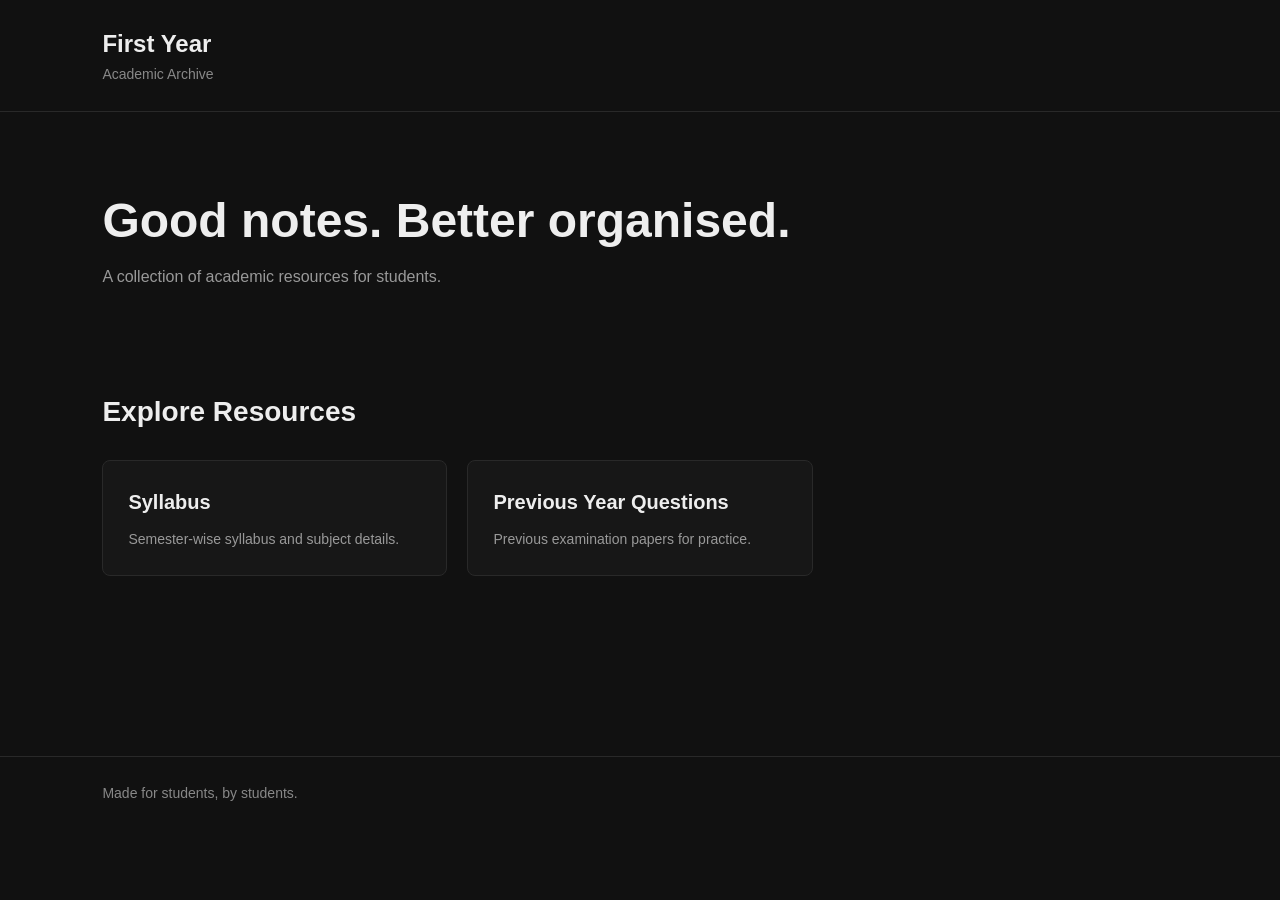
==== index.html @ ff1926cb "feat: build initial SATI academic archive" ====
<!DOCTYPE html>
<html lang="en">

<head>
    <meta charset="UTF-8">
    <meta name="viewport" content="width=device-width, initial-scale=1.0">
    <title>First Year | SATI Archive</title>
    <link rel="stylesheet" href="style.css">
</head>

<body>

    <header>
        <h1>First Year</h1>
        <p>Academic Archive</p>
    </header>

    <main>

        <section class="hero">
            <h2>Good notes. Better organised.</h2>
            <p>A collection of academic resources for students.</p>
        </section>

        <section class="resources">

            <h2>Explore Resources</h2>

            <div class="resource-container">


                <a href="syllabus.html" class="resource-card">
                     <h3>Syllabus</h3>
                     <p>Semester-wise syllabus and subject details.</p>
                </a>

                <a href="pyq.html" class="resource-card">
                      <h3>Previous Year Questions</h3>
                      <p>Previous examination papers for practice.</p>
                </a>

            </div>

        </section>

      


    </main>

    <footer>
        <p>Made for students, by students.</p>
    </footer>

</body>

</html>
---- style.css ----
/* Basic setup */

* {
    margin: 0;
    padding: 0;
    box-sizing: border-box;
}

/* Whole website */

body {
    background-color: #111111;
    color: #eeeeee;
    font-family: Arial, sans-serif;
    line-height: 1.6;
}

/* Header */

header {
    padding: 25px 8%;
    border-bottom: 1px solid #292929;
}

header h1 {
    font-size: 24px;
    font-weight: 600;
}

header p {
    color: #888888;
    font-size: 14px;
}

/* Main introduction */

main {
    padding: 80px 8%;
}

.hero {
    margin-bottom: 100px;
}

.hero h2 {
    font-size: 48px;
    font-weight: 600;
    line-height: 1.2;
    margin-bottom: 15px;
}

.hero p {
    color: #999999;
    font-size: 16px;
}

/* Footer */

footer {
    padding: 25px 8%;
    border-top: 1px solid #292929;
    color: #888888;
    font-size: 14px;
}


/* Resources section */

.resources {
    margin-bottom: 100px;
}

.resources h2 {
    font-size: 28px;
    margin-bottom: 25px;
}

/* Resource layout */

.resource-container {
    display: grid;
    grid-template-columns: repeat(3, 1fr);
    gap: 20px;
}

/* Individual cards */

.resource-card {
    padding: 25px;
    border: 1px solid #292929;
    border-radius: 8px;
    background-color: #171717;
    transition: border-color 0.3s ease,
                transform 0.3s ease;
}

.resource-card h3 {
    font-size: 20px;
    margin-bottom: 10px;
}

.resource-card p {
    color: #999999;
    font-size: 14px;
}

/* Hover effect */

.resource-card:hover {
    border-color: #65a875;
    transform: translateY(-4px);
}

/* Tablet screens */

@media (max-width: 800px) {

    .resource-container {
        grid-template-columns: repeat(2, 1fr);
    }

    .hero h2 {
        font-size: 38px;
    }

}

/* Mobile screens */

@media (max-width: 550px) {

    header {
        padding: 20px 6%;
    }

    main {
        padding: 55px 6%;
    }

    .hero h2 {
        font-size: 32px;
    }

    .hero {
        margin-bottom: 65px;
    }

    .resource-container {
        grid-template-columns: 1fr;
    }

    footer {
        padding: 20px 6%;
    }
  }

  
/* Semester section */

.semesters {
    margin-bottom: 80px;
}

.semesters h2 {
    font-size: 28px;
    margin-bottom: 25px;
}

.semester-container {
    display: grid;
    grid-template-columns: repeat(2, 1fr);
    gap: 20px;
}

.semester-card {
    display: block;
    padding: 25px;
    text-decoration: none;
    color: #eeeeee;
    background-color: #171717;
    border: 1px solid #292929;
    border-radius: 8px;
    transition: 0.3s ease;
}

.semester-card span {
    color: #65a875;
    font-size: 14px;
}

.semester-card h3 {
    margin-top: 15px;
    font-size: 22px;
}

.semester-card p {
    color: #999999;
    font-size: 14px;
}

.semester-card:hover {
    border-color: #65a875;
    transform: translateY(-4px);
}

/* Mobile adjustment */

@media (max-width: 550px) {
    .semester-container {
        grid-template-columns: 1fr;
    }
}

/* Header link */

.site-logo {
    color: #eeeeee;
    text-decoration: none;
}

/* Subject sections */

.subject-section {
    margin-bottom: 70px;
    scroll-margin-top: 30px;
}

.subject-section h2 {
    font-size: 26px;
    margin-bottom: 20px;
}

/* Subject buttons */

.subject-list button {
    padding: 18px 20px;
    background-color: #171717;
    border: 1px solid #292929;
    border-radius: 8px;
    color: #eeeeee;
    font-size: 15px;
    text-align: left;
    cursor: pointer;
    transition: 0.3s ease;
}

.subject-list button:hover {
    border-color: #65a875;
    transform: translateY(-3px);
}

/* PDF viewer */

.pdf-section {
    margin-top: 80px;
    margin-bottom: 60px;
}

.pdf-heading {
    display: flex;
    justify-content: space-between;
    align-items: center;
    gap: 15px;
    margin-bottom: 20px;
}

.pdf-heading h2 {
    font-size: 24px;
}

.pdf-heading p {
    color: #65a875;
    font-size: 12px;
    letter-spacing: 2px;
}

.pdf-heading a {
    color: #65a875;
    text-decoration: none;
    font-size: 14px;
}

.pdf-heading a[hidden] {
    display: none;
}

#pdf-viewer {
    width: 100%;
    height: 650px;
    border: 1px solid #292929;
    border-radius: 8px;
    background-color: #171717;
}

/* Mobile */

@media (max-width: 550px) {

    .pdf-heading {
        align-items: flex-start;
        flex-direction: column;
    }

    #pdf-viewer {
        height: 450px;
    }

}
/* Remove default link colours and underlines */

.resource-card,
.resource-card:visited,
.resource-card:hover,
.resource-card:active {
    color: #eeeeee;
    text-decoration: none;
}

/* Resource card heading */

.resource-card h3 {
    color: #eeeeee;
}

/* Resource card description */

.resource-card p {
    color: #999999;
}

/* PYQ section */

.pyq-section {
    margin-bottom: 70px;
}

.pyq-section h2 {
    font-size: 26px;
    margin-bottom: 25px;
}

/* Search input */

#search-input {
    width: 100%;
    padding: 16px 18px;
    margin-bottom: 25px;

    background-color: #171717;
    border: 1px solid #292929;
    border-radius: 8px;

    color: #eeeeee;
    font-size: 15px;
    outline: none;
}

#search-input:focus {
    border-color: #65a875;
}

#search-input::placeholder {
    color: #777777;
}

/* Subject and paper buttons */

#subject-list,
.paper-list {
    display: grid;
    grid-template-columns: repeat(2, 1fr);
    gap: 12px;
}

#subject-list button,
.paper-list button {
    padding: 18px;
    background-color: #171717;
    border: 1px solid #292929;
    border-radius: 8px;

    color: #eeeeee;
    text-align: left;
    font-size: 14px;
    cursor: pointer;

    transition: 0.3s ease;
}

#subject-list button:hover,
.paper-list button:hover {
    border-color: #65a875;
    transform: translateY(-3px);
}

#subject-list button.active {
    border-color: #65a875;
    color: #65a875;
}

.paper-list {
    margin-top: 30px;
}

/* Mobile */

@media (max-width: 550px) {

    #subject-list,
    .paper-list {
        grid-template-columns: 1fr;
    }

}
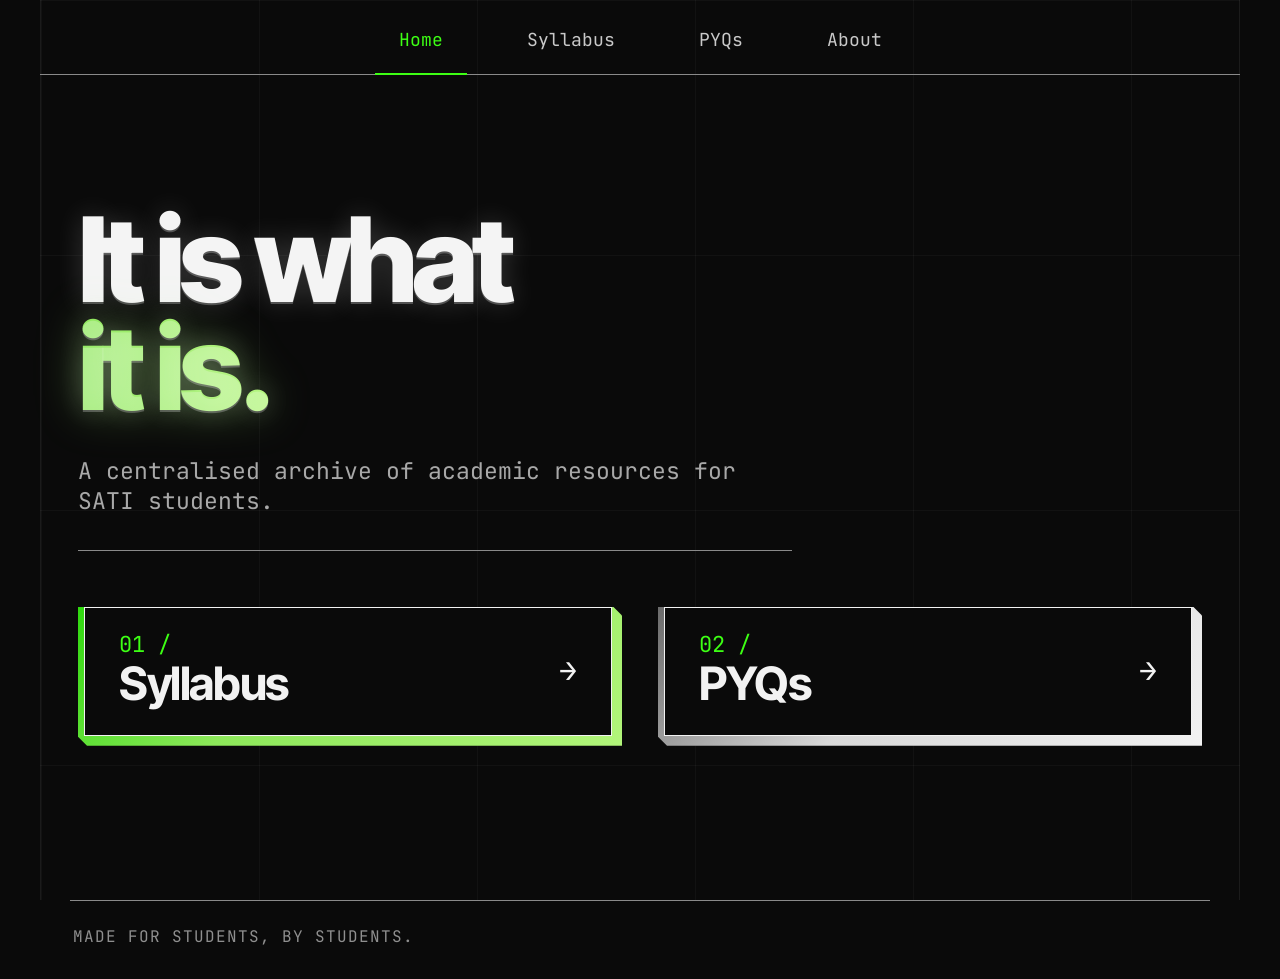
==== commit ac759bfc: "Redesigned UI: black theme, top nav, bevel cards, semester switching" ====
--- a/index.html
+++ b/index.html
@@ -1,51 +1,57 @@
-
 <!DOCTYPE html>
 <html lang="en">
 
 <head>
     <meta charset="UTF-8">
     <meta name="viewport" content="width=device-width, initial-scale=1.0">
+    <meta name="color-scheme" content="dark">
     <title>First Year | SATI Archive</title>
     <link rel="stylesheet" href="style.css">
 </head>
 
 <body>
 
-    <header>
-        <h1>First Year</h1>
-        <p>Academic Archive</p>
+    <header class="topbar">
+        <a href="index.html" class="active">Home</a>
+        <a href="syllabus.html">Syllabus</a>
+        <a href="pyq.html">PYQs</a>
+        <a href="about.html">About</a>
     </header>
 
     <main>
 
         <section class="hero">
-            <h2>Good notes. Better organised.</h2>
-            <p>A collection of academic resources for students.</p>
+            <h2>It is what<br><span class="accent">it is.</span></h2>
+            <p>A centralised archive of academic resources for SATI students.</p>
         </section>
 
         <section class="resources">
-
             <h2>Explore Resources</h2>
 
             <div class="resource-container">
 
-
                 <a href="syllabus.html" class="resource-card">
-                     <h3>Syllabus</h3>
-                     <p>Semester-wise syllabus and subject details.</p>
+                    <div class="card-face">
+                        <div>
+                            <span class="num">01 /</span>
+                            <h3>Syllabus</h3>
+                        </div>
+                        <span class="arrow">→</span>
+                    </div>
                 </a>
 
                 <a href="pyq.html" class="resource-card">
-                      <h3>Previous Year Questions</h3>
-                      <p>Previous examination papers for practice.</p>
+                    <div class="card-face">
+                        <div>
+                            <span class="num">02 /</span>
+                            <h3>PYQs</h3>
+                        </div>
+                        <span class="arrow">→</span>
+                    </div>
                 </a>
 
             </div>
-
         </section>
-
-      
-
 
     </main>
 
@@ -56,4 +62,3 @@
 </body>
 
 </html>
-
--- a/style.css
+++ b/style.css
@@ -1,263 +1,242 @@
-
-    
-  
-/* Basic setup */
-
-* {
-    margin: 0;
-    padding: 0;
-    box-sizing: border-box;
-}
-
-/* Whole website */
+@import url('https://fonts.googleapis.com/css2?family=Inter+Tight:wght@700;800&family=JetBrains+Mono:wght@400;500;700&display=swap');
+
+:root {
+    color-scheme: dark;
+    --bg: #0a0a0a;
+    --text: #f2f2f2;
+    --muted: #9b9b9b;
+    --line: #8a8a8a;
+    --green: #9bf26b;
+    --green-num: #3dff14;
+    --mono: 'JetBrains Mono', monospace;
+    --display: 'Inter Tight', 'Helvetica Neue', Arial, sans-serif;
+}
+
+* { margin: 0; padding: 0; box-sizing: border-box; }
 
 body {
-    background-color: #111111;
-    color: #eeeeee;
-    font-family: Arial, sans-serif;
-    line-height: 1.6;
-}
-
-/* Header */
-
-header {
-    padding: 25px 8%;
-    border-bottom: 1px solid #292929;
-}
-
-header h1 {
-    font-size: 24px;
-    font-weight: 600;
-}
-
-header p {
-    color: #888888;
-    font-size: 14px;
-}
-
-/* Main introduction */
-
+    background: var(--bg);
+    color: var(--text);
+    font-family: var(--mono);
+    line-height: 1.5;
+    min-height: 100vh;
+    display: flex;
+    flex-direction: column;
+}
+
+/* faint frame + grid */
+body::before {
+    content: "";
+    position: fixed;
+    inset: 0 40px;
+    z-index: -1;
+    border-inline: 1px solid rgba(255,255,255,.07);
+    background-image:
+        linear-gradient(to right, rgba(255,255,255,.035) 1px, transparent 1px),
+        linear-gradient(to bottom, rgba(255,255,255,.035) 1px, transparent 1px);
+    background-size: 218px 255px;
+    pointer-events: none;
+}
+
+h1, h2, h3 { font-family: var(--display); }
+
+/* Top nav */
+.topbar {
+    margin: 0 40px;
+    border-bottom: 1px solid var(--line);
+    display: flex;
+    justify-content: center;
+    gap: 36px;
+}
+
+.topbar a {
+    padding: 26px 24px 20px;
+    color: #c9c9c9;
+    text-decoration: none;
+    font-size: 18px;
+    border-bottom: 2px solid transparent;
+    margin-bottom: -1px;
+    transition: color .15s;
+}
+
+.topbar a:hover { color: var(--text); }
+.topbar a.active { color: var(--green-num); border-bottom-color: var(--green-num); }
+
+/* Layout */
 main {
-    padding: 80px 8%;
-}
-
-.hero {
-    margin-bottom: 100px;
+    margin: 0 40px;
+    padding: 130px 38px 90px;
+    flex: 1;
+}
+
+/* Hero */
+.hero { margin-bottom: 56px; }
+
+.hero > p:first-child:not(:only-of-type) {
+    color: var(--green-num);
+    font-size: 13px;
+    letter-spacing: 2px;
+    margin-bottom: 14px;
 }
 
 .hero h2 {
-    font-size: 48px;
-    font-weight: 600;
-    line-height: 1.2;
-    margin-bottom: 15px;
-}
-
-.hero p {
-    color: #999999;
-    font-size: 16px;
-}
-
-/* Footer */
-
-footer {
-    padding: 25px 8%;
-    border-top: 1px solid #292929;
-    color: #888888;
-    font-size: 14px;
-}
-
-
-/* Resources section */
-
-.resources {
-    margin-bottom: 100px;
-}
-
-.resources h2 {
-    font-size: 28px;
-    margin-bottom: 25px;
-}
-
-/* Resource layout */
-
+    font-size: clamp(52px, 9.2vw, 118px);
+    font-weight: 800;
+    line-height: .92;
+    letter-spacing: -0.05em;
+    margin-bottom: 34px;
+    color: #f4f4f4;
+    text-shadow: 0 0 28px rgba(255,255,255,.18), 0 2px 0 rgba(255,255,255,.25);
+}
+
+.accent {
+    background: linear-gradient(90deg, #8de85a, #b2f57a);
+    -webkit-background-clip: text;
+    background-clip: text;
+    -webkit-text-fill-color: transparent;
+    filter: drop-shadow(0 0 22px rgba(155,242,107,.35));
+}
+
+.hero p { color: #a8a8a8; font-size: clamp(16px, 1.8vw, 24px); max-width: 720px; line-height: 1.3; }
+
+.hero::after {
+    content: "";
+    display: block;
+    width: min(100%, 714px);
+    height: 1px;
+    background: var(--line);
+    margin-top: 34px;
+}
+
+/* Section headings (inner pages) */
+.semesters h2, .pyq-section h2, .subject-section h2 {
+    font-size: 26px;
+    font-weight: 700;
+    letter-spacing: -0.02em;
+    margin-bottom: 22px;
+}
+
+.resources, .semesters, .subject-section, .pyq-section { margin-bottom: 64px; }
+.resources > h2 { display: none; }
+.subject-section { scroll-margin-top: 30px; }
+
+/* ===== Home cards: 3D bevel ===== */
 .resource-container {
     display: grid;
-    grid-template-columns: repeat(3, 1fr);
+    grid-template-columns: repeat(2, 1fr);
+    gap: 36px;
+}
+
+.resource-card {
+    display: block;
+    padding: 0 10px 10px 6px;
+    color: var(--text);
+    text-decoration: none;
+    background: linear-gradient(135deg, #6b6b6b 0%, #d9d9d9 45%, #f2f2f2 100%);
+    clip-path: polygon(0 0, calc(100% - 9px) 0, 100% 9px, 100% 100%, 9px 100%, 0 calc(100% - 9px));
+    transition: transform .15s, filter .15s;
+}
+
+.resource-container > :first-child {
+    background: linear-gradient(135deg, #2fd90f 0%, #8de85a 40%, #b2f57a 100%);
+}
+
+.resource-card:hover { transform: translate(-3px, -3px); filter: brightness(1.12); }
+
+.card-face {
+    display: flex;
+    justify-content: space-between;
+    align-items: center;
     gap: 20px;
-}
-
-/* Individual cards */
-
-.resource-card {
-    padding: 25px;
-    border: 1px solid #292929;
-    border-radius: 8px;
-    background-color: #171717;
-    transition: border-color 0.3s ease,
-                transform 0.3s ease;
-}
+    padding: 24px 34px 26px;
+    background: var(--bg);
+    border: 1.5px solid var(--text);
+}
+
+.resource-card .num { display: block; color: var(--green-num); font-size: 22px; line-height: 1.2; }
 
 .resource-card h3 {
-    font-size: 20px;
-    margin-bottom: 10px;
-}
-
-.resource-card p {
-    color: #999999;
-    font-size: 14px;
-}
-
-/* Hover effect */
-
-.resource-card:hover {
-    border-color: #65a875;
-    transform: translateY(-4px);
-}
-
-/* Tablet screens */
-
-@media (max-width: 800px) {
-
-    .resource-container {
-        grid-template-columns: repeat(2, 1fr);
-    }
-
-    .hero h2 {
-        font-size: 38px;
-    }
-
-}
-
-/* Mobile screens */
-
-@media (max-width: 550px) {
-
-    header {
-        padding: 20px 6%;
-    }
-
-    main {
-        padding: 55px 6%;
-    }
-
-    .hero h2 {
-        font-size: 32px;
-    }
-
-    .hero {
-        margin-bottom: 65px;
-    }
-
-    .resource-container {
-        grid-template-columns: 1fr;
-    }
-
-    footer {
-        padding: 20px 6%;
-    }
-  }
-
-  
-/* Semester section */
-
-.semesters {
-    margin-bottom: 80px;
-}
-
-.semesters h2 {
-    font-size: 28px;
-    margin-bottom: 25px;
-}
-
+    font-size: clamp(32px, 3.6vw, 48px);
+    font-weight: 700;
+    letter-spacing: -0.03em;
+    line-height: 1.1;
+}
+
+.arrow { font-size: 30px; line-height: 1; }
+
+/* ===== Semester cards (syllabus page) ===== */
 .semester-container {
     display: grid;
     grid-template-columns: repeat(2, 1fr);
-    gap: 20px;
+    gap: 36px;
 }
 
 .semester-card {
     display: block;
-    padding: 25px;
+    padding: 24px 30px;
+    background: var(--bg);
+    border: 1.5px solid var(--text);
+    box-shadow: 7px 7px 0 var(--green);
+    color: var(--text);
     text-decoration: none;
-    color: #eeeeee;
-    background-color: #171717;
-    border: 1px solid #292929;
-    border-radius: 8px;
-    transition: 0.3s ease;
-}
-
-.semester-card span {
-    color: #65a875;
+    transition: transform .15s, box-shadow .15s;
+}
+
+.semester-card:hover { transform: translate(-3px, -3px); box-shadow: 10px 10px 0 var(--green); }
+.semester-card span { color: var(--green-num); font-size: 18px; }
+.semester-card h3 { font-size: 30px; letter-spacing: -0.03em; }
+.semester-card p { color: var(--muted); font-size: 14px; }
+
+/* Subject and paper buttons */
+.subject-list, #subject-list, .paper-list {
+    display: grid;
+    grid-template-columns: repeat(2, 1fr);
+    gap: 22px;
+}
+
+.paper-list { margin-top: 30px; }
+.paper-list p { color: var(--muted); }
+
+.subject-list button, #subject-list button, .paper-list button {
+    padding: 16px 18px;
+    background: var(--bg);
+    border: 1.5px solid var(--text);
+    box-shadow: 4px 4px 0 #bdbdbd;
+    color: var(--text);
+    font-family: var(--mono);
     font-size: 14px;
-}
-
-.semester-card h3 {
-    margin-top: 15px;
-    font-size: 22px;
-}
-
-.semester-card p {
-    color: #999999;
-    font-size: 14px;
-}
-
-.semester-card:hover {
-    border-color: #65a875;
-    transform: translateY(-4px);
-}
-
-/* Mobile adjustment */
-
-@media (max-width: 550px) {
-    .semester-container {
-        grid-template-columns: 1fr;
-    }
-}
-
-/* Header link */
-
-.site-logo {
-    color: #eeeeee;
-    text-decoration: none;
-}
-
-/* Subject sections */
-
-.subject-section {
-    margin-bottom: 70px;
-    scroll-margin-top: 30px;
-}
-
-.subject-section h2 {
-    font-size: 26px;
-    margin-bottom: 20px;
-}
-
-/* Subject buttons */
-
-.subject-list button {
-    padding: 18px 20px;
-    background-color: #171717;
-    border: 1px solid #292929;
-    border-radius: 8px;
-    color: #eeeeee;
-    font-size: 15px;
     text-align: left;
     cursor: pointer;
-    transition: 0.3s ease;
-}
-
-.subject-list button:hover {
-    border-color: #65a875;
-    transform: translateY(-3px);
-}
+    transition: transform .15s, box-shadow .15s, border-color .15s, color .15s;
+}
+
+.subject-list button:hover, #subject-list button:hover, .paper-list button:hover {
+    transform: translate(-2px, -2px);
+    border-color: var(--green);
+    box-shadow: 6px 6px 0 var(--green);
+}
+
+#subject-list button.active { border-color: var(--green); color: var(--green); box-shadow: 4px 4px 0 var(--green); }
+
+/* Search */
+#search-input {
+    width: 100%;
+    padding: 16px 18px;
+    margin-bottom: 26px;
+    background: var(--bg);
+    border: 1.5px solid var(--text);
+    box-shadow: 4px 4px 0 #bdbdbd;
+    color: var(--text);
+    font-family: var(--mono);
+    font-size: 15px;
+    outline: none;
+}
+
+#search-input::placeholder { color: #666; }
+#search-input:focus { border-color: var(--green); box-shadow: 4px 4px 0 var(--green); }
 
 /* PDF viewer */
-
-.pdf-section {
-    margin-top: 80px;
-    margin-bottom: 60px;
-}
+.pdf-section { margin-top: 40px; }
 
 .pdf-heading {
     display: flex;
@@ -267,152 +246,69 @@
     margin-bottom: 20px;
 }
 
-.pdf-heading h2 {
-    font-size: 24px;
-}
-
-.pdf-heading p {
-    color: #65a875;
-    font-size: 12px;
-    letter-spacing: 2px;
-}
+.pdf-heading h2 { font-size: 24px; letter-spacing: -0.02em; }
+.pdf-heading p { color: var(--green-num); font-size: 12px; letter-spacing: 2px; }
 
 .pdf-heading a {
-    color: #65a875;
+    padding: 10px 16px;
+    border: 1.5px solid var(--green);
+    box-shadow: 4px 4px 0 var(--green);
+    color: var(--green);
     text-decoration: none;
     font-size: 14px;
 }
 
-.pdf-heading a[hidden] {
-    display: none;
-}
+.pdf-heading a[hidden] { display: none; }
 
 #pdf-viewer {
     width: 100%;
     height: 650px;
-    border: 1px solid #292929;
-    border-radius: 8px;
-    background-color: #171717;
-}
-
-/* Mobile */
-
-@media (max-width: 550px) {
-
-    .pdf-heading {
-        align-items: flex-start;
-        flex-direction: column;
-    }
-
-    #pdf-viewer {
-        height: 450px;
-    }
-
-}
-/* Remove default link colours and underlines */
-
-.resource-card,
-.resource-card:visited,
-.resource-card:hover,
-.resource-card:active {
-    color: #eeeeee;
-    text-decoration: none;
-}
-
-/* Resource card heading */
-
-.resource-card h3 {
-    color: #eeeeee;
-}
-
-/* Resource card description */
-
-.resource-card p {
-    color: #999999;
-}
-
-/* PYQ section */
-
-.pyq-section {
-    margin-bottom: 70px;
-}
-
-.pyq-section h2 {
-    font-size: 26px;
-    margin-bottom: 25px;
-}
-
-/* Search input */
-
-#search-input {
-    width: 100%;
-    padding: 16px 18px;
-    margin-bottom: 25px;
-
-    background-color: #171717;
-    border: 1px solid #292929;
-    border-radius: 8px;
-
-    color: #eeeeee;
-    font-size: 15px;
-    outline: none;
-}
-
-#search-input:focus {
-    border-color: #65a875;
-}
-
-#search-input::placeholder {
-    color: #777777;
-}
-
-/* Subject and paper buttons */
-
-#subject-list,
-.paper-list {
-    display: grid;
-    grid-template-columns: repeat(2, 1fr);
-    gap: 12px;
-}
-
-#subject-list button,
-.paper-list button {
-    padding: 18px;
-    background-color: #171717;
-    border: 1px solid #292929;
-    border-radius: 8px;
-
-    color: #eeeeee;
-    text-align: left;
-    font-size: 14px;
-    cursor: pointer;
-
-    transition: 0.3s ease;
-}
-
-#subject-list button:hover,
-.paper-list button:hover {
-    border-color: #65a875;
-    transform: translateY(-3px);
-}
-
-#subject-list button.active {
-    border-color: #65a875;
-    color: #65a875;
-}
-
-.paper-list {
-    margin-top: 30px;
-}
-
-/* Mobile */
-
-@media (max-width: 550px) {
-
-    #subject-list,
-    .paper-list {
-        grid-template-columns: 1fr;
-    }
-
-}
-
+    background: #1a1a1a;
+    border: 1.5px solid var(--text);
+    box-shadow: 7px 7px 0 #bdbdbd;
+}
+
+/* About page */
+.about-text { max-width: 640px; color: #a8a8a8; font-size: 17px; }
+.about-text p + p { margin-top: 18px; }
+.about-text a { color: var(--green); }
+
+/* Footer */
+footer {
+    margin: 0 70px;
+    padding: 24px 3px 30px;
+    border-top: 1px solid var(--line);
+    color: #8f8f8f;
+    font-size: 16px;
+    text-transform: uppercase;
+    letter-spacing: 1px;
+}
+
+/* Responsive */
+@media (max-width: 800px) {
+    main { padding-top: 70px; }
+    .resource-container, .semester-container { gap: 28px; }
+}
+
+@media (max-width: 650px) {
+    body::before { inset: 0 12px; }
+    .topbar, main { margin: 0 12px; }
+    main { padding: 56px 16px 60px; }
+    footer { margin: 0 28px; font-size: 13px; }
+    .topbar { gap: 0; }
+    .topbar a { padding: 18px 10px 14px; font-size: 14px; }
+    .resource-container, .semester-container,
+    .subject-list, #subject-list, .paper-list { grid-template-columns: 1fr; }
+    .pdf-heading { flex-direction: column; align-items: flex-start; }
+    #pdf-viewer { height: 450px; }
+
+}
+/* Semester toggle */
+.subject-section { display: none; }
+.subject-section.open { display: block; }
+
+.semester-card.active {
+    border-color: var(--green);
+    box-shadow: 7px 7px 0 var(--green-num);
+}
+.semester-card.active span { color: var(--green); }
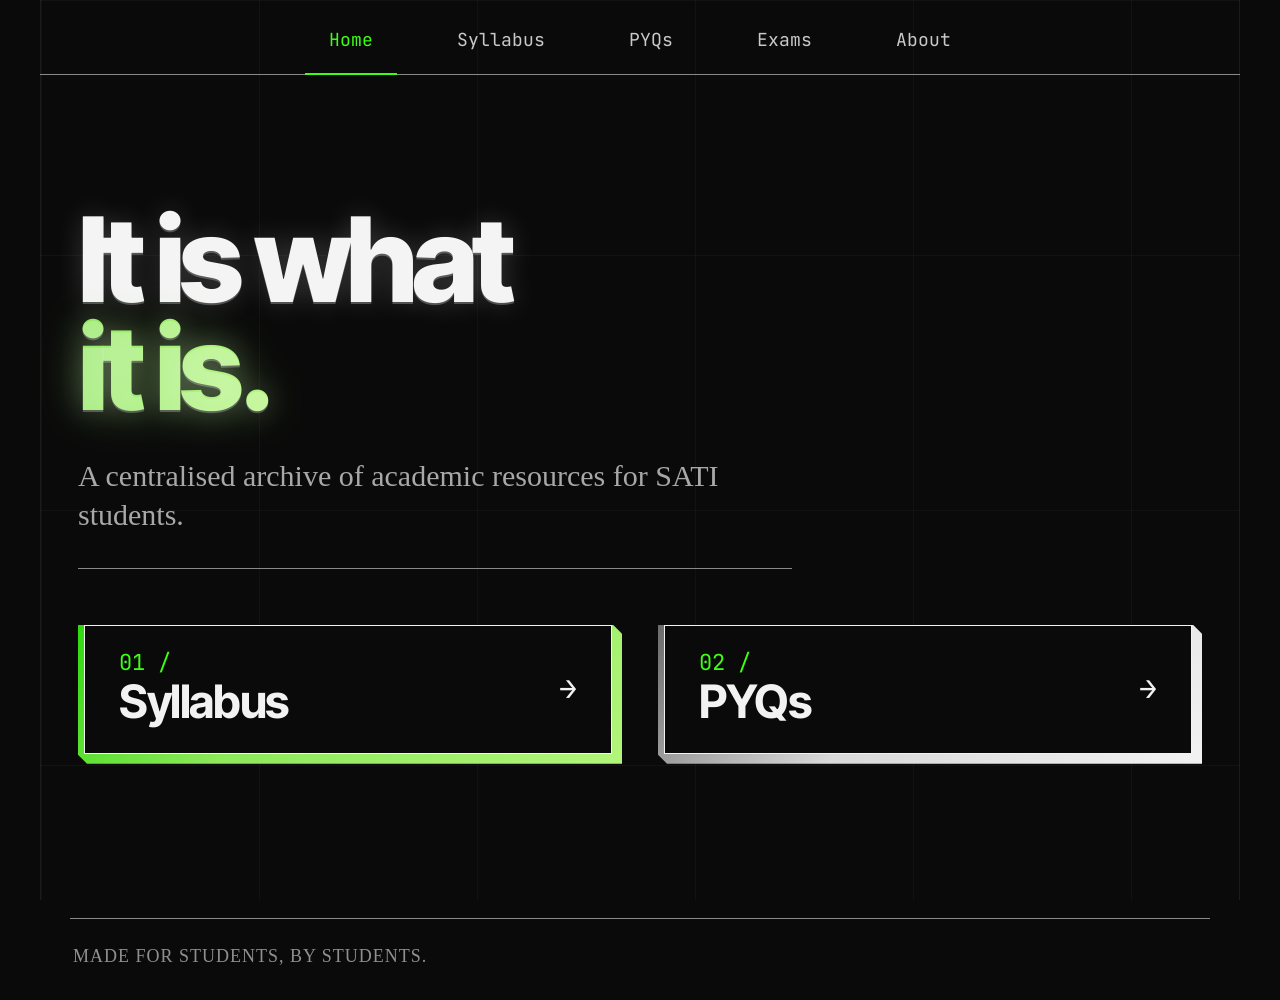
==== commit 7ee9e337: "added Exams page with timetable, calendar, grading and marking schemes" ====
--- a/index.html
+++ b/index.html
@@ -15,6 +15,7 @@
         <a href="index.html" class="active">Home</a>
         <a href="syllabus.html">Syllabus</a>
         <a href="pyq.html">PYQs</a>
+        <a href="exams.html">Exams</a>
         <a href="about.html">About</a>
     </header>
 
--- a/style.css
+++ b/style.css
@@ -1,7 +1,35 @@
 @import url('https://fonts.googleapis.com/css2?family=Inter+Tight:wght@700;800&family=JetBrains+Mono:wght@400;500;700&display=swap');
+@import url('https://fonts.googleapis.com/css2?family=Inter+Tight:wght@700;800&family=Instrument+Serif:ital@0;1&family=JetBrains+Mono:wght@400;500;700&display=swap');
+
+@font-face {
+    font-family: 'Redaction 35';
+    src: url('fonts/Redaction35-Regular.woff2') format('woff2');
+    font-weight: 400;
+    font-style: normal;
+    font-display: swap;
+}
+
+@font-face {
+    font-family: 'Redaction 35';
+    src: url('fonts/Redaction35-Bold.woff2') format('woff2');
+    font-weight: 700;
+    font-style: normal;
+    font-display: swap;
+}
+
+@font-face {
+    font-family: 'Redaction 35';
+    src: url('fonts/Redaction35-Italic.woff2') format('woff2');
+    font-weight: 400;
+    font-style: italic;
+    font-display: swap;
+}
+
 
 :root {
     color-scheme: dark;
+    --secondary: 'Instrument Serif', Georgia, serif;
+    --secondary: 'Redaction 35', Georgia, serif;
     --bg: #0a0a0a;
     --text: #f2f2f2;
     --muted: #9b9b9b;
@@ -312,3 +340,273 @@
     box-shadow: 7px 7px 0 var(--green-num);
 }
 .semester-card.active span { color: var(--green); }
+
+
+
+/* Secondary text */
+.hero p,
+.semester-card p,
+.paper-list p,
+.about-text,
+footer {
+    font-family: var(--secondary);
+}
+
+.hero p { font-size: clamp(22px, 2.4vw, 30px); }
+.semester-card p { font-size: 18px; }
+.about-text { font-size: 22px; }
+footer { font-size: 18px; }
+
+/* Keep the small green labels in mono */
+.hero > p:first-child:not(:only-of-type) {
+    font-family: var(--mono);
+    font-size: 13px;
+}
+
+
+/* =====================================================
+   PYQ page only  (everything below is scoped to .pyq-page)
+   ===================================================== */
+
+/* Total paper count, top right of the intro */
+.pyq-page .hero { position: relative; }
+
+.pyq-page .pyq-total {
+    position: absolute;
+    right: 0;
+    bottom: 35px;
+    text-align: right;
+}
+
+.pyq-page .pyq-total strong {
+    display: block;
+    font-family: var(--display);
+    font-size: clamp(44px, 6vw, 72px);
+    line-height: 1;
+    color: var(--green-num);
+}
+
+.pyq-page .pyq-total span {
+    font-family: var(--mono);
+    font-size: 12px;
+    letter-spacing: 2px;
+    color: var(--muted);
+}
+
+/* Subject cards: name on the left, count + arrow on the right */
+.pyq-page #subject-list button {
+    display: flex;
+    justify-content: space-between;
+    align-items: center;
+    gap: 16px;
+}
+
+.pyq-page .pyq-count {
+    flex-shrink: 0;
+    font-size: 12px;
+    letter-spacing: 1px;
+    color: var(--muted);
+    white-space: nowrap;
+}
+
+.pyq-page #subject-list button.active .pyq-count { color: var(--green); }
+
+.pyq-page .pyq-empty {
+    grid-column: 1 / -1;
+    color: var(--muted);
+}
+
+/* Paper panel */
+.pyq-page .paper-list { display: block; }
+
+.pyq-page .pyq-panel {
+    padding: 24px 26px 28px;
+    background: var(--bg);
+    border: 1.5px solid var(--text);
+    box-shadow: 7px 7px 0 var(--green);
+}
+
+.pyq-page .pyq-panel-head {
+    display: flex;
+    justify-content: space-between;
+    align-items: baseline;
+    flex-wrap: wrap;
+    gap: 8px 20px;
+}
+
+.pyq-page .pyq-panel-head h3 {
+    font-size: 26px;
+    letter-spacing: -0.02em;
+}
+
+.pyq-page .pyq-panel-head span {
+    font-size: 12px;
+    letter-spacing: 2px;
+    color: var(--muted);
+}
+
+/* Year groups (collapsible) */
+.pyq-page .pyq-year { margin-top: 26px; }
+
+.pyq-page .pyq-year summary {
+    display: flex;
+    justify-content: space-between;
+    align-items: center;
+    padding-bottom: 10px;
+    border-bottom: 1px solid rgba(255, 255, 255, .18);
+    color: var(--green-num);
+    font-size: 14px;
+    letter-spacing: 2px;
+    cursor: pointer;
+    list-style: none;
+}
+
+.pyq-page .pyq-year summary::-webkit-details-marker { display: none; }
+
+.pyq-page .pyq-year summary::after {
+    content: "−";
+    margin-left: 14px;
+}
+
+.pyq-page .pyq-year:not([open]) summary::after { content: "+"; }
+
+.pyq-page .pyq-year-count {
+    margin-left: auto;
+    font-size: 12px;
+    letter-spacing: 1px;
+    color: var(--muted);
+}
+
+.pyq-page .pyq-rows {
+    display: grid;
+    gap: 16px;
+    margin-top: 18px;
+}
+
+/* Paper rows reuse the existing .paper-list button look */
+.pyq-page .paper-list button.pyq-row {
+    display: flex;
+    justify-content: space-between;
+    align-items: center;
+    flex-wrap: wrap;
+    gap: 8px 16px;
+    width: 100%;
+}
+
+.pyq-page .paper-list button.pyq-row.active {
+    border-color: var(--green);
+    color: var(--green);
+    box-shadow: 4px 4px 0 var(--green);
+}
+
+.pyq-page .pyq-meta {
+    display: flex;
+    align-items: center;
+    gap: 12px;
+}
+
+.pyq-page .pyq-type {
+    font-size: 12px;
+    letter-spacing: 1px;
+    text-transform: uppercase;
+    color: var(--muted);
+}
+
+.pyq-page .pyq-pdf {
+    padding: 2px 8px;
+    border: 1px solid currentColor;
+    font-size: 11px;
+    letter-spacing: 2px;
+}
+
+@media (max-width: 900px) {
+    .pyq-page .pyq-total {
+        position: static;
+        margin-top: 24px;
+        text-align: left;
+    }
+}
+
+@media (max-width: 650px) {
+    .pyq-page .pyq-panel { padding: 18px 16px 22px; }
+}
+/* ===== Calmer subject cards (syllabus + PYQ) ===== */
+
+.subject-list,
+#subject-list {
+    gap: 26px;
+    counter-reset: subject;
+}
+
+.subject-list button,
+#subject-list button {
+    display: flex;
+    align-items: center;
+    gap: 18px;
+    min-height: 84px;
+    padding: 20px 24px;
+
+    border-color: #4d4d4d;
+    box-shadow: 4px 4px 0 #262626;
+
+    font-family: var(--mono);
+    font-size: 15px;
+    font-weight: 500;
+    letter-spacing: 0;
+    line-height: 1.35;
+    counter-increment: subject;
+}
+
+/* Index number: syllabus page only */
+.subject-section .subject-list button::before {
+    content: counter(subject, decimal-leading-zero);
+    flex-shrink: 0;
+    font-family: var(--mono);
+    font-size: 13px;
+    font-weight: 400;
+    letter-spacing: 1px;
+    color: var(--green);
+}
+
+/* Index number: PYQ page only, in front of the name */
+.pyq-page #subject-list button > span:first-child::before {
+    content: counter(subject, decimal-leading-zero);
+    margin-right: 18px;
+    font-family: var(--mono);
+    font-size: 13px;
+    font-weight: 400;
+    letter-spacing: 1px;
+    color: var(--green);
+}
+
+.pyq-page .pyq-count {
+    font-family: var(--mono);
+    font-weight: 400;
+    letter-spacing: 1px;
+}
+
+@media (max-width: 650px) {
+    .subject-list,
+    #subject-list { gap: 20px; }
+
+    .subject-list button,
+    #subject-list button {
+        min-height: 72px;
+        padding: 16px 18px;
+        font-size: 16px;
+    }
+}
+
+.pyq-page .paper-list button.pyq-zip {
+    padding: 8px 14px;
+    border-color: var(--green);
+    box-shadow: 3px 3px 0 var(--green);
+    color: var(--green);
+    font-size: 12px;
+    letter-spacing: 1px;
+}
+
+.pyq-page .paper-list button.pyq-zip:disabled {
+    opacity: .6;
+    cursor: wait;
+}
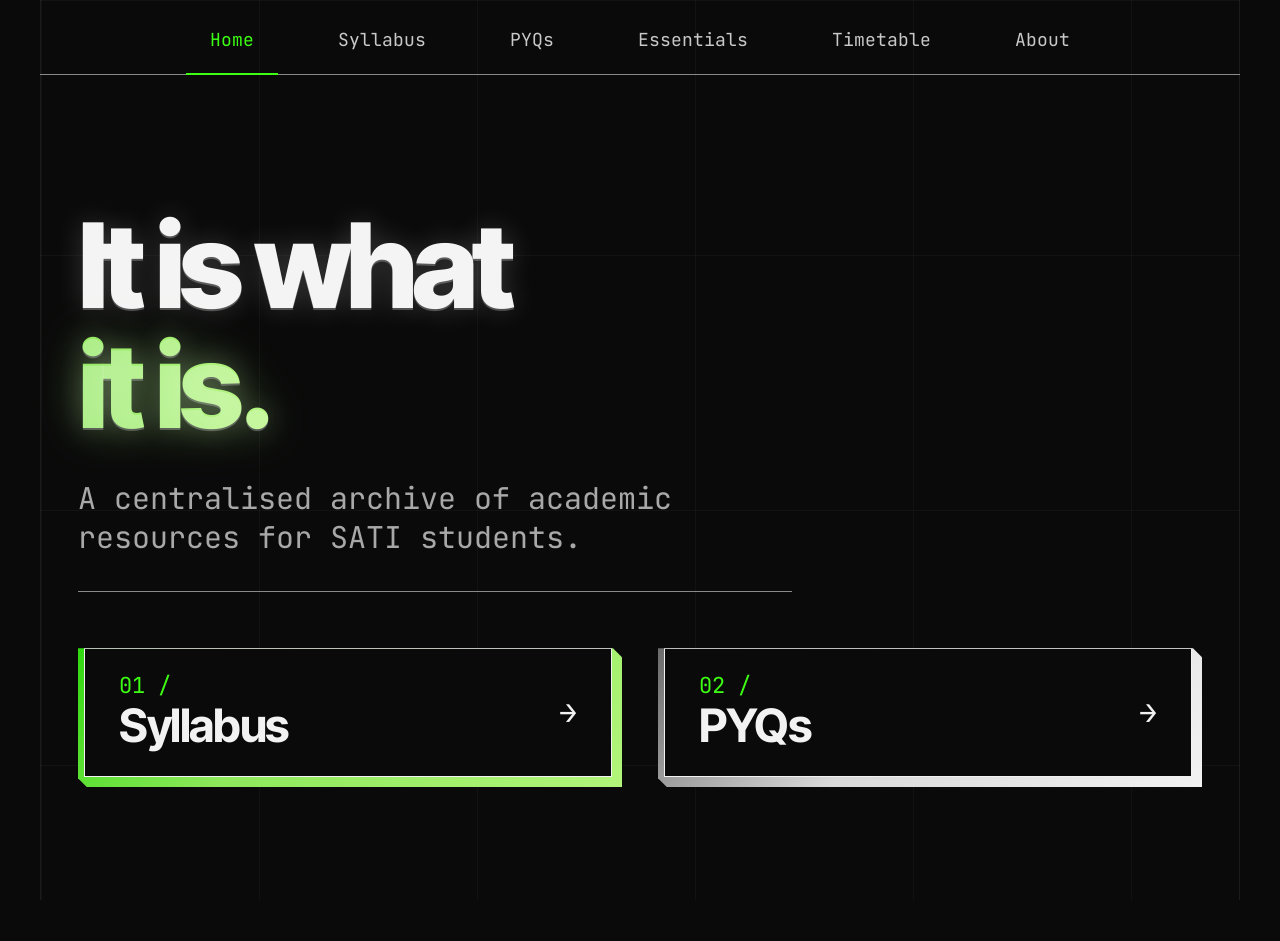
==== commit 779df632: "added Timetable page, renamed Exams to Essentials, removed footer" ====
--- a/index.html
+++ b/index.html
@@ -15,7 +15,8 @@
         <a href="index.html" class="active">Home</a>
         <a href="syllabus.html">Syllabus</a>
         <a href="pyq.html">PYQs</a>
-        <a href="exams.html">Exams</a>
+        <a href="exams.html">Essentials</a>
+        <a href="timetable.html">Timetable</a>
         <a href="about.html">About</a>
     </header>
 
@@ -56,9 +57,6 @@
 
     </main>
 
-    <footer>
-        <p>Made for students, by students.</p>
-    </footer>
 
 </body>
 
--- a/style.css
+++ b/style.css
@@ -28,8 +28,7 @@
 
 :root {
     color-scheme: dark;
-    --secondary: 'Instrument Serif', Georgia, serif;
-    --secondary: 'Redaction 35', Georgia, serif;
+    --secondary: var(--mono);
     --bg: #0a0a0a;
     --text: #f2f2f2;
     --muted: #9b9b9b;
@@ -110,7 +109,7 @@
 .hero h2 {
     font-size: clamp(52px, 9.2vw, 118px);
     font-weight: 800;
-    line-height: .92;
+    line-height: 1.02;
     letter-spacing: -0.05em;
     margin-bottom: 34px;
     color: #f4f4f4;
@@ -610,3 +609,55 @@
     opacity: .6;
     cursor: wait;
 }
+
+@media (max-width: 650px) {
+    .topbar { flex-wrap: wrap; justify-content: center; }
+    .topbar a { padding: 14px 10px 10px; font-size: 13px; }
+}
+
+/* Timetable page only */
+
+.timetable-page .branches { margin-bottom: 40px; }
+
+.timetable-page .branches h2 {
+    font-size: 26px;
+    font-weight: 700;
+    letter-spacing: -0.02em;
+    margin-bottom: 22px;
+}
+
+.timetable-page .branch-tabs {
+    display: flex;
+    flex-wrap: wrap;
+    gap: 14px;
+}
+
+.timetable-page .branch-tabs button {
+    padding: 12px 22px;
+    background: var(--bg);
+    border: 1.5px solid #4d4d4d;
+    color: var(--text);
+    font-family: var(--mono);
+    font-size: 14px;
+    letter-spacing: 1px;
+    cursor: pointer;
+    transition: border-color .15s, color .15s, box-shadow .15s, transform .15s;
+}
+
+.timetable-page .branch-tabs button:hover {
+    border-color: var(--green);
+    color: var(--green);
+    transform: translate(-2px, -2px);
+    box-shadow: 4px 4px 0 var(--green);
+}
+
+.timetable-page .branch-tabs button.active {
+    border-color: var(--green);
+    color: var(--green);
+    box-shadow: 3px 3px 0 var(--green);
+}
+
+@media (max-width: 650px) {
+    .timetable-page .branch-tabs { gap: 10px; }
+    .timetable-page .branch-tabs button { padding: 10px 14px; font-size: 13px; }
+}
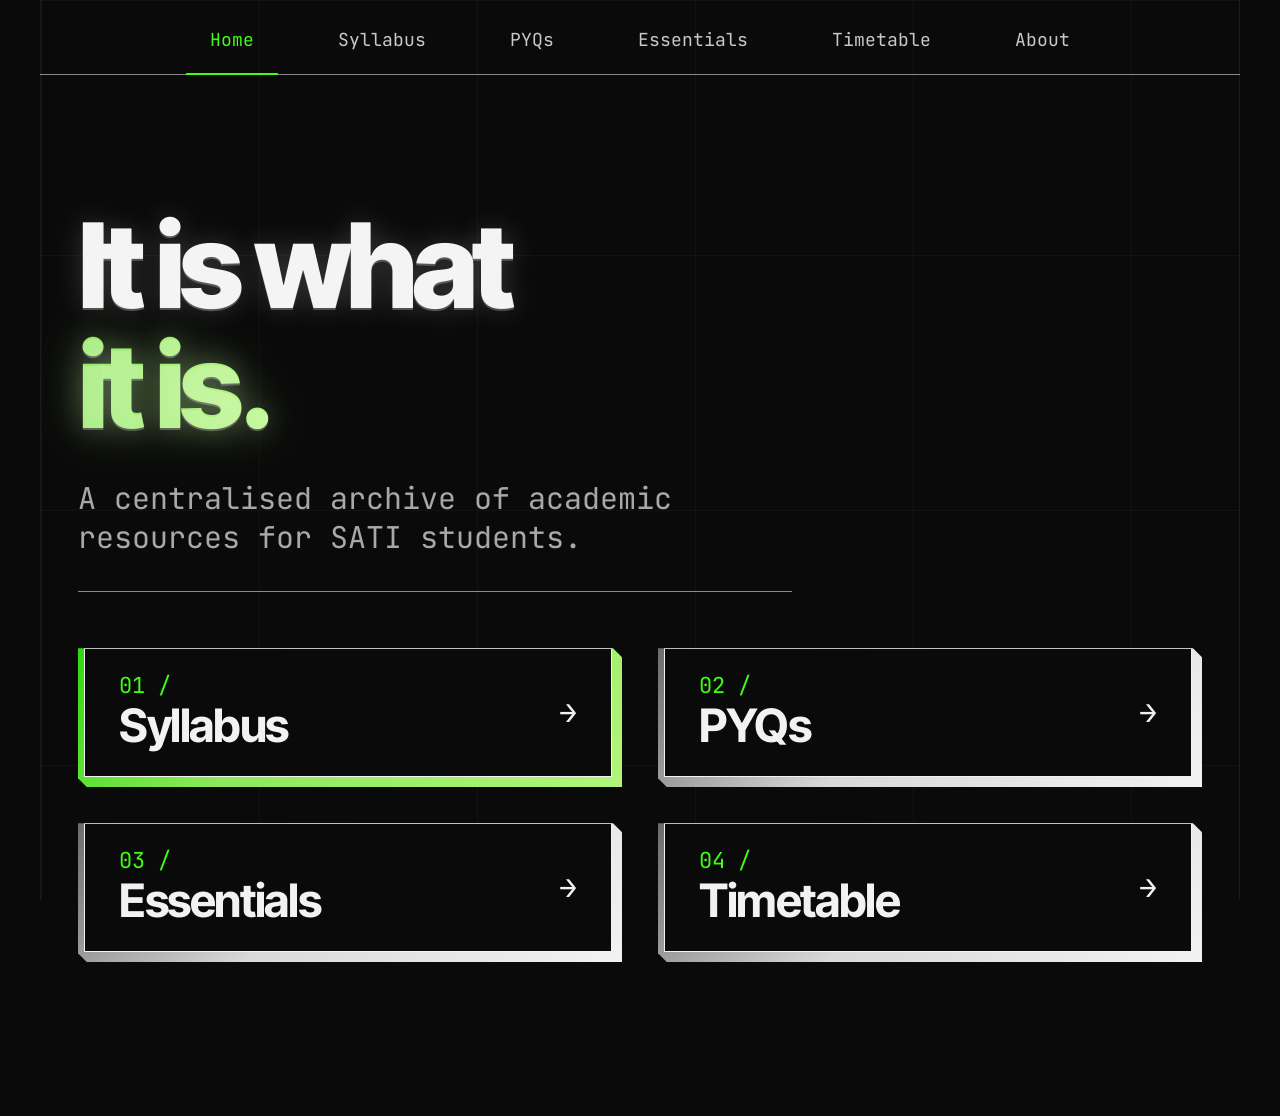
==== commit a29568c3: "added more cards in homepage" ====
--- a/index.html
+++ b/index.html
@@ -51,6 +51,25 @@
                         <span class="arrow">→</span>
                     </div>
                 </a>
+                          <a href="exams.html" class="resource-card">
+                    <div class="card-face">
+                        <div>
+                            <span class="num">03 /</span>
+                            <h3>Essentials</h3>
+                        </div>
+                        <span class="arrow">→</span>
+                    </div>
+                </a>
+
+                <a href="timetable.html" class="resource-card">
+                    <div class="card-face">
+                        <div>
+                            <span class="num">04 /</span>
+                            <h3>Timetable</h3>
+                        </div>
+                        <span class="arrow">→</span>
+                    </div>
+                </a>
 
             </div>
         </section>
